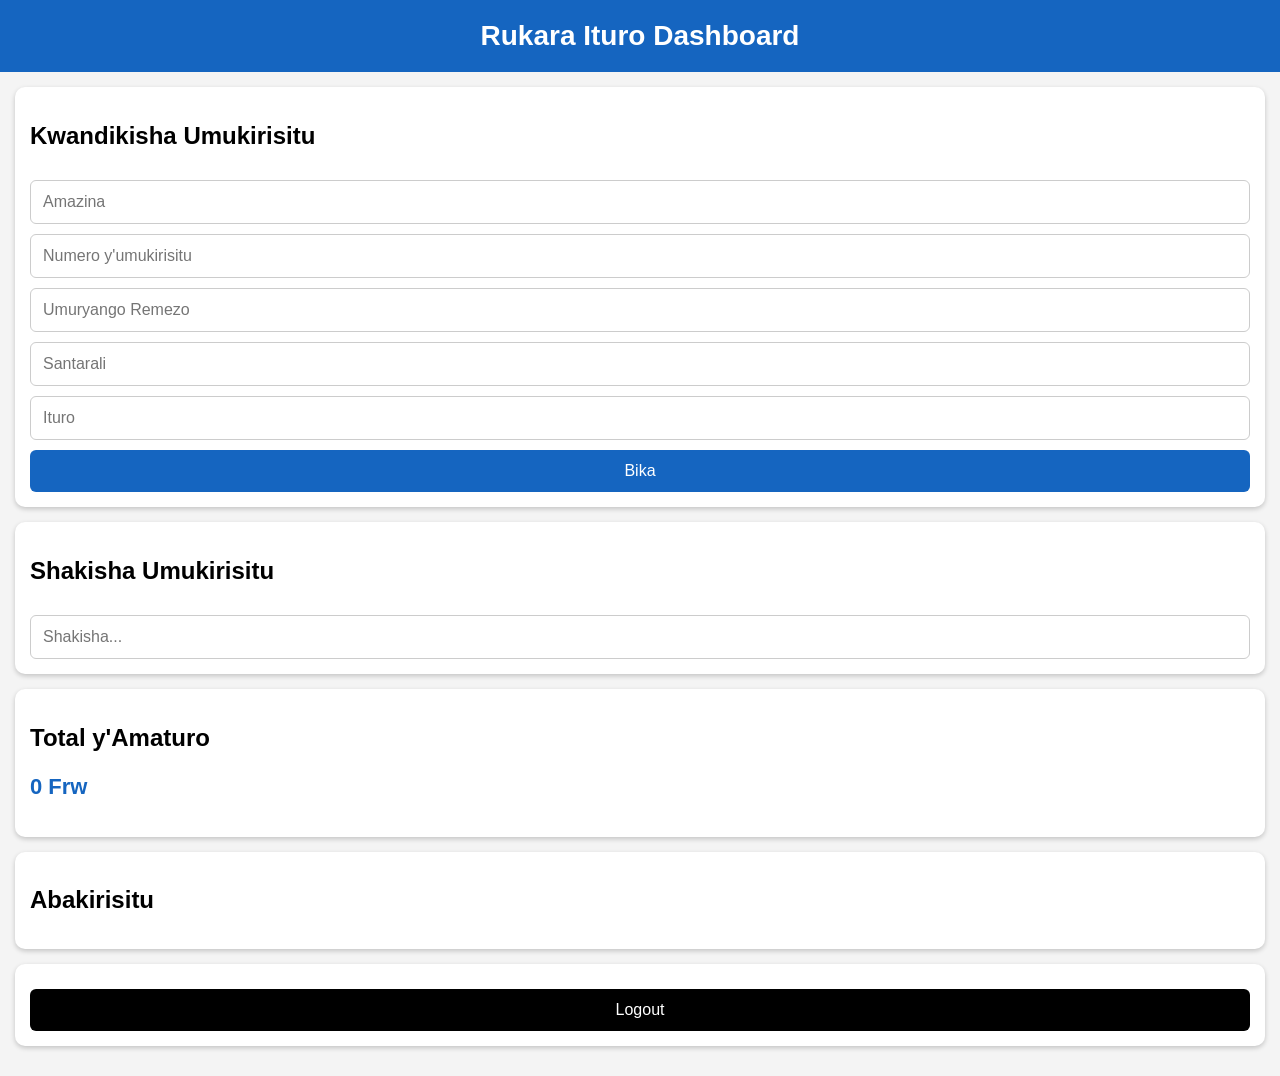
==== dashboard.html @ f2a4e97e "Update dashboard.html" ====
<!DOCTYPE html>
<html>
<head>
<meta charset="UTF-8">
<meta name="viewport" content="width=device-width, initial-scale=1.0">

<title>Rukara Ituro Dashboard</title>

<style>

body{
font-family:Arial;
background:#f4f4f4;
margin:0;
padding:0;
}

header{
background:#1565c0;
color:white;
padding:20px;
text-align:center;
font-size:28px;
font-weight:bold;
}

.container{
padding:15px;
}

.card{
background:white;
padding:15px;
margin-bottom:15px;
border-radius:10px;
box-shadow:0 2px 5px rgba(0,0,0,0.2);
}

input{
width:100%;
padding:12px;
margin-top:10px;
border:1px solid #ccc;
border-radius:6px;
font-size:16px;
box-sizing:border-box;
}

button{
padding:12px 20px;
border:none;
border-radius:6px;
margin-top:10px;
font-size:16px;
cursor:pointer;
}

.save{
background:#1565c0;
color:white;
width:100%;
}

.delete{
background:red;
color:white;
}

.logout{
background:black;
color:white;
width:100%;
}

.member{
padding:12px;
border-bottom:1px solid #ddd;
}

.total{
font-size:22px;
font-weight:bold;
color:#1565c0;
}

</style>

</head>

<body>

<header>
Rukara Ituro Dashboard
</header>

<div class="container">

<div class="card">

<h2>Kwandikisha Umukirisitu</h2>

<input type="text" id="name" placeholder="Amazina">

<input type="text" id="number" placeholder="Numero y'umukirisitu">

<input type="text" id="family" placeholder="Umuryango Remezo">

<input type="text" id="santarali" placeholder="Santarali">

<input type="number" id="amount" placeholder="Ituro">

<button class="save" onclick="saveMember()">Bika</button>

</div>

<div class="card">

<h2>Shakisha Umukirisitu</h2>

<input type="text" id="search" placeholder="Shakisha..." onkeyup="searchMember()">

</div>

<div class="card">

<h2>Total y'Amaturo</h2>

<p class="total" id="total">0 Frw</p>

</div>

<div class="card">

<h2>Abakirisitu</h2>

<div id="members"></div>

</div>

<div class="card">

<button class="logout" onclick="logout()">Logout</button>

</div>

</div>

<script>

let members = JSON.parse(localStorage.getItem("members")) || [];

function saveMember(){

let name = document.getElementById("name").value;

let number = document.getElementById("number").value;

let family = document.getElementById("family").value;

let santarali = document.getElementById("santarali").value;

let amount = document.getElementById("amount").value;

if(name=="" || number=="" || family=="" || santarali=="" || amount==""){
alert("Uzuza amakuru yose");
return;
}

members.push({
name:name,
number:number,
family:family,
santarali:santarali,
amount:amount
});

localStorage.setItem("members", JSON.stringify(members));

document.getElementById("name").value="";
document.getElementById("number").value="";
document.getElementById("family").value="";
document.getElementById("santarali").value="";
document.getElementById("amount").value="";

showMembers();

alert("Byabitswe neza");

}

function showMembers(){

let list = document.getElementById("members");

list.innerHTML="";

let total = 0;

members.forEach((member,index)=>{

total += Number(member.amount);

list.innerHTML += `
<div class="member">

<b>${member.name}</b><br>

Numero: ${member.number}<br>

Umuryango: ${member.family}<br>

Santarali: ${member.santarali}<br>

Ituro: ${member.amount} Frw<br><br>

<button class="delete" onclick="deleteMember(${index})">Delete</button>

</div>
`;

});

document.getElementById("total").innerHTML = total + " Frw";

}

function deleteMember(index){

members.splice(index,1);

localStorage.setItem("members", JSON.stringify(members));

showMembers();

}

function searchMember(){

let keyword = document.getElementById("search").value.toLowerCase();

let list = document.getElementById("members");

list.innerHTML="";

members
.filter(member =>
member.name.toLowerCase().includes(keyword) ||
member.number.toLowerCase().includes(keyword) ||
member.family.toLower
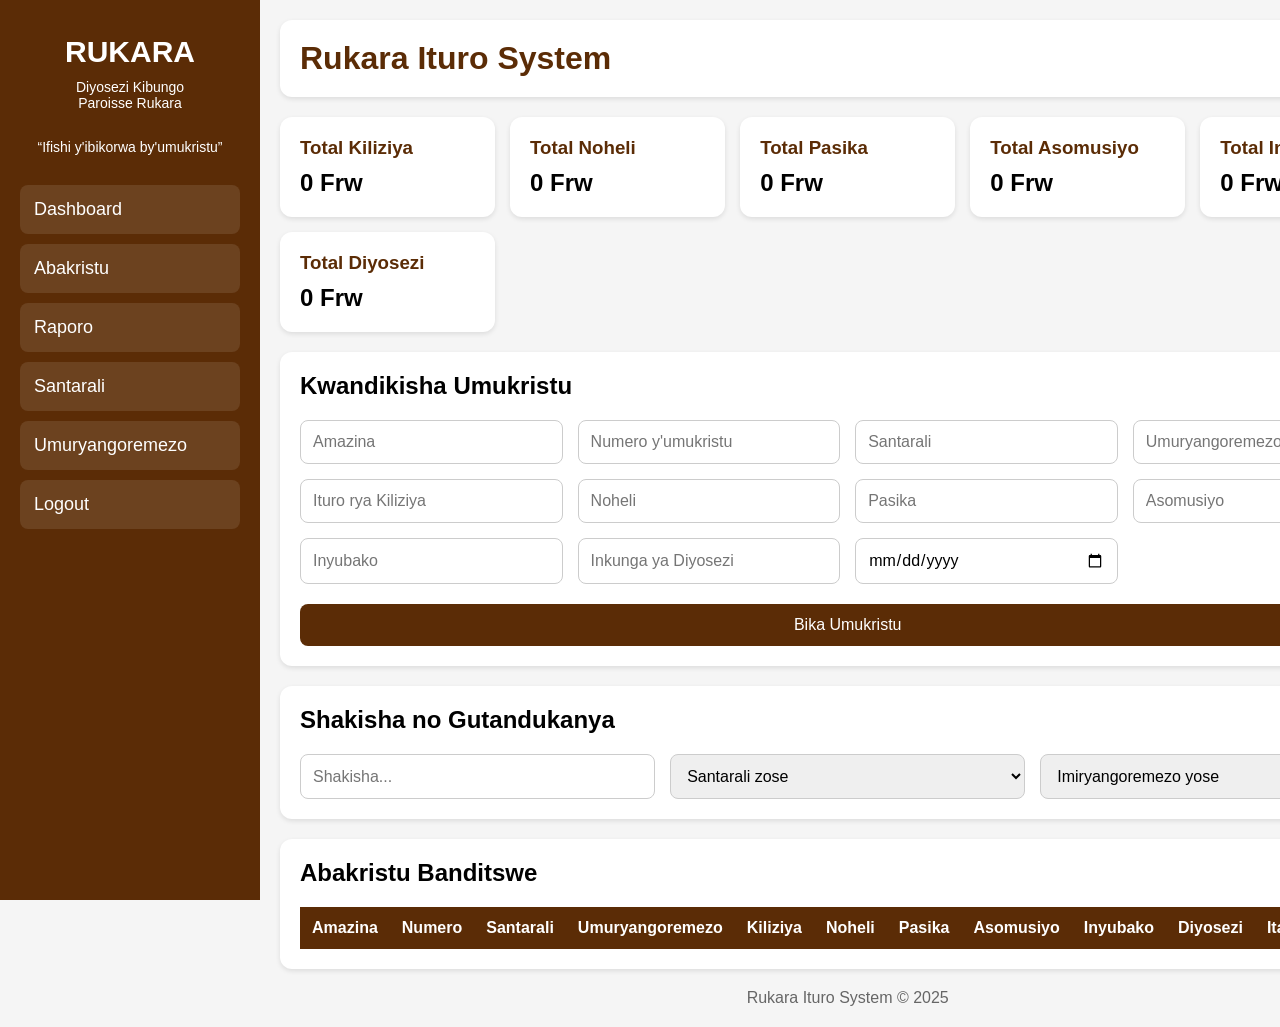
==== commit 470279c7: "Update dashboard.html" ====
--- a/dashboard.html
+++ b/dashboard.html
@@ -1,86 +1,229 @@
 <!DOCTYPE html>
-<html>
+<html lang="en">
+
 <head>
+
 <meta charset="UTF-8">
 <meta name="viewport" content="width=device-width, initial-scale=1.0">
 
-<title>Rukara Ituro Dashboard</title>
+<title>Rukara Ituro System</title>
 
 <style>
 
-body{
-font-family:Arial;
-background:#f4f4f4;
+*{
 margin:0;
 padding:0;
-}
-
-header{
-background:#1565c0;
+box-sizing:border-box;
+font-family:Arial;
+}
+
+body{
+background:#f5f5f5;
+display:flex;
+}
+
+/* SIDEBAR */
+
+.sidebar{
+width:260px;
+background:#5b2c06;
 color:white;
+min-height:100vh;
 padding:20px;
+position:fixed;
+}
+
+.logo{
 text-align:center;
-font-size:28px;
-font-weight:bold;
-}
-
-.container{
-padding:15px;
+margin-bottom:30px;
+}
+
+.logo h2{
+font-size:30px;
+margin-top:15px;
+}
+
+.logo p{
+margin-top:10px;
+font-size:14px;
+}
+
+.menu a{
+display:block;
+padding:14px;
+margin-top:10px;
+background:rgba(255,255,255,0.1);
+border-radius:8px;
+color:white;
+text-decoration:none;
+font-size:18px;
+}
+
+.menu a:hover{
+background:white;
+color:#5b2c06;
+}
+
+.main{
+margin-left:260px;
+width:100%;
+padding:20px;
+}
+
+/* HEADER */
+
+.header{
+background:white;
+padding:20px;
+border-radius:12px;
+display:flex;
+justify-content:space-between;
+align-items:center;
+box-shadow:0 2px 5px rgba(0,0,0,0.1);
+}
+
+.header h1{
+color:#5b2c06;
+}
+
+/* TOTAL CARDS */
+
+.cards{
+display:grid;
+grid-template-columns:repeat(auto-fit,minmax(200px,1fr));
+gap:15px;
+margin-top:20px;
 }
 
 .card{
 background:white;
-padding:15px;
-margin-bottom:15px;
-border-radius:10px;
-box-shadow:0 2px 5px rgba(0,0,0,0.2);
-}
-
-input{
+padding:20px;
+border-radius:12px;
+box-shadow:0 2px 5px rgba(0,0,0,0.1);
+}
+
+.card h3{
+color:#5b2c06;
+margin-bottom:10px;
+}
+
+.amount{
+font-size:24px;
+font-weight:bold;
+}
+
+/* FORM */
+
+.form-section{
+background:white;
+margin-top:20px;
+padding:20px;
+border-radius:12px;
+box-shadow:0 2px 5px rgba(0,0,0,0.1);
+}
+
+.form-grid{
+display:grid;
+grid-template-columns:repeat(auto-fit,minmax(220px,1fr));
+gap:15px;
+margin-top:20px;
+}
+
+input, select{
+padding:12px;
+border:1px solid #ccc;
+border-radius:8px;
+font-size:16px;
 width:100%;
-padding:12px;
-margin-top:10px;
-border:1px solid #ccc;
-border-radius:6px;
-font-size:16px;
-box-sizing:border-box;
 }
 
 button{
 padding:12px 20px;
 border:none;
-border-radius:6px;
-margin-top:10px;
+border-radius:8px;
 font-size:16px;
 cursor:pointer;
 }
 
-.save{
-background:#1565c0;
+.save-btn{
+background:#5b2c06;
 color:white;
+margin-top:20px;
 width:100%;
+}
+
+.save-btn:hover{
+background:#7a3d0c;
+}
+
+/* FILTERS */
+
+.filters{
+display:grid;
+grid-template-columns:repeat(auto-fit,minmax(220px,1fr));
+gap:15px;
+margin-top:20px;
+}
+
+/* TABLE */
+
+.table-section{
+background:white;
+margin-top:20px;
+padding:20px;
+border-radius:12px;
+box-shadow:0 2px 5px rgba(0,0,0,0.1);
+overflow:auto;
+}
+
+table{
+width:100%;
+border-collapse:collapse;
+margin-top:20px;
+}
+
+table th{
+background:#5b2c06;
+color:white;
+padding:12px;
+}
+
+table td{
+padding:10px;
+border-bottom:1px solid #ddd;
+text-align:center;
 }
 
 .delete{
 background:red;
 color:white;
-}
-
-.logout{
-background:black;
-color:white;
+padding:8px 12px;
+}
+
+.footer{
+margin-top:20px;
+text-align:center;
+color:#666;
+}
+
+/* MOBILE */
+
+@media(max-width:900px){
+
+body{
+display:block;
+}
+
+.sidebar{
+position:relative;
 width:100%;
-}
-
-.member{
-padding:12px;
-border-bottom:1px solid #ddd;
-}
-
-.total{
-font-size:22px;
-font-weight:bold;
-color:#1565c0;
+min-height:auto;
+}
+
+.main{
+margin-left:0;
+}
+
 }
 
 </style>
@@ -89,57 +232,194 @@
 
 <body>
 
-<header>
-Rukara Ituro Dashboard
-</header>
-
-<div class="container">
+<!-- SIDEBAR -->
+
+<div class="sidebar">
+
+<div class="logo">
+
+<h2>RUKARA</h2>
+
+<p>Diyosezi Kibungo<br>Paroisse Rukara</p>
+
+<br>
+
+<p>
+“Ifishi y'ibikorwa by'umukristu”
+</p>
+
+</div>
+
+<div class="menu">
+
+<a href="#">Dashboard</a>
+
+<a href="#">Abakristu</a>
+
+<a href="#">Raporo</a>
+
+<a href="#">Santarali</a>
+
+<a href="#">Umuryangoremezo</a>
+
+<a href="#" onclick="logout()">Logout</a>
+
+</div>
+
+</div>
+
+<!-- MAIN -->
+
+<div class="main">
+
+<div class="header">
+
+<h1>Rukara Ituro System</h1>
+
+<h3 id="today"></h3>
+
+</div>
+
+<!-- TOTALS -->
+
+<div class="cards">
 
 <div class="card">
-
-<h2>Kwandikisha Umukirisitu</h2>
+<h3>Total Kiliziya</h3>
+<p class="amount" id="totalChurch">0 Frw</p>
+</div>
+
+<div class="card">
+<h3>Total Noheli</h3>
+<p class="amount" id="totalNoheli">0 Frw</p>
+</div>
+
+<div class="card">
+<h3>Total Pasika</h3>
+<p class="amount" id="totalPasika">0 Frw</p>
+</div>
+
+<div class="card">
+<h3>Total Asomusiyo</h3>
+<p class="amount" id="totalAsomusiyo">0 Frw</p>
+</div>
+
+<div class="card">
+<h3>Total Inyubako</h3>
+<p class="amount" id="totalInyubako">0 Frw</p>
+</div>
+
+<div class="card">
+<h3>Total Diyosezi</h3>
+<p class="amount" id="totalDiyosezi">0 Frw</p>
+</div>
+
+</div>
+
+<!-- FORM -->
+
+<div class="form-section">
+
+<h2>Kwandikisha Umukristu</h2>
+
+<div class="form-grid">
 
 <input type="text" id="name" placeholder="Amazina">
 
-<input type="text" id="number" placeholder="Numero y'umukirisitu">
-
-<input type="text" id="family" placeholder="Umuryango Remezo">
+<input type="text" id="number" placeholder="Numero y'umukristu">
 
 <input type="text" id="santarali" placeholder="Santarali">
 
-<input type="number" id="amount" placeholder="Ituro">
-
-<button class="save" onclick="saveMember()">Bika</button>
-
-</div>
-
-<div class="card">
-
-<h2>Shakisha Umukirisitu</h2>
-
-<input type="text" id="search" placeholder="Shakisha..." onkeyup="searchMember()">
-
-</div>
-
-<div class="card">
-
-<h2>Total y'Amaturo</h2>
-
-<p class="total" id="total">0 Frw</p>
-
-</div>
-
-<div class="card">
-
-<h2>Abakirisitu</h2>
-
-<div id="members"></div>
-
-</div>
-
-<div class="card">
-
-<button class="logout" onclick="logout()">Logout</button>
+<input type="text" id="family" placeholder="Umuryangoremezo">
+
+<input type="number" id="church" placeholder="Ituro rya Kiliziya">
+
+<input type="number" id="noheli" placeholder="Noheli">
+
+<input type="number" id="pasika" placeholder="Pasika">
+
+<input type="number" id="asomusiyo" placeholder="Asomusiyo">
+
+<input type="number" id="inyubako" placeholder="Inyubako">
+
+<input type="number" id="diyosezi" placeholder="Inkunga ya Diyosezi">
+
+<input type="date" id="date">
+
+</div>
+
+<button class="save-btn" onclick="saveMember()">
+Bika Umukristu
+</button>
+
+</div>
+
+<!-- FILTERS -->
+
+<div class="form-section">
+
+<h2>Shakisha no Gutandukanya</h2>
+
+<div class="filters">
+
+<input type="text" id="search" placeholder="Shakisha..." onkeyup="showMembers()">
+
+<select id="filterSantarali" onchange="showMembers()">
+
+<option value="">Santarali zose</option>
+
+</select>
+
+<select id="filterFamily" onchange="showMembers()">
+
+<option value="">Imiryangoremezo yose</option>
+
+</select>
+
+</div>
+
+</div>
+
+<!-- TABLE -->
+
+<div class="table-section">
+
+<h2>Abakristu Banditswe</h2>
+
+<table>
+
+<thead>
+
+<tr>
+
+<th>Amazina</th>
+<th>Numero</th>
+<th>Santarali</th>
+<th>Umuryangoremezo</th>
+<th>Kiliziya</th>
+<th>Noheli</th>
+<th>Pasika</th>
+<th>Asomusiyo</th>
+<th>Inyubako</th>
+<th>Diyosezi</th>
+<th>Itariki</th>
+<th>Action</th>
+
+</tr>
+
+</thead>
+
+<tbody id="members">
+
+</tbody>
+
+</table>
+
+</div>
+
+<div class="footer">
+
+Rukara Ituro System © 2025
 
 </div>
 
@@ -147,103 +427,265 @@
 
 <script>
 
-let members = JSON.parse(localStorage.getItem("members")) || [];
+document.getElementById("today").innerHTML =
+new Date().toLocaleDateString();
+
+let members =
+JSON.parse(localStorage.getItem("members")) || [];
 
 function saveMember(){
 
-let name = document.getElementById("name").value;
-
-let number = document.getElementById("number").value;
-
-let family = document.getElementById("family").value;
-
-let santarali = document.getElementById("santarali").value;
-
-let amount = document.getElementById("amount").value;
-
-if(name=="" || number=="" || family=="" || santarali=="" || amount==""){
+let member = {
+
+name:document.getElementById("name").value,
+number:document.getElementById("number").value,
+santarali:document.getElementById("santarali").value,
+family:document.getElementById("family").value,
+
+church:Number(document.getElementById("church").value || 0),
+noheli:Number(document.getElementById("noheli").value || 0),
+pasika:Number(document.getElementById("pasika").value || 0),
+asomusiyo:Number(document.getElementById("asomusiyo").value || 0),
+inyubako:Number(document.getElementById("inyubako").value || 0),
+diyosezi:Number(document.getElementById("diyosezi").value || 0),
+
+date:document.getElementById("date").value
+
+};
+
+if(member.name=="" ||
+member.number=="" ||
+member.santarali=="" ||
+member.family==""){
+
 alert("Uzuza amakuru yose");
 return;
-}
-
-members.push({
-name:name,
-number:number,
-family:family,
-santarali:santarali,
-amount:amount
+
+}
+
+members.push(member);
+
+localStorage.setItem(
+"members",
+JSON.stringify(members)
+);
+
+clearInputs();
+
+showMembers();
+
+updateTotals();
+
+updateFilters();
+
+alert("Byabitswe neza");
+
+}
+
+function clearInputs(){
+
+document.querySelectorAll("input").forEach(input=>{
+
+if(input.type!="text" && input.type!="number" && input.type!="date") return;
+
+input.value="";
+
 });
 
-localStorage.setItem("members", JSON.stringify(members));
-
-document.getElementById("name").value="";
-document.getElementById("number").value="";
-document.getElementById("family").value="";
-document.getElementById("santarali").value="";
-document.getElementById("amount").value="";
+}
+
+function updateTotals(){
+
+let church=0;
+let noheli=0;
+let pasika=0;
+let asomusiyo=0;
+let inyubako=0;
+let diyosezi=0;
+
+members.forEach(m=>{
+
+church += m.church;
+noheli += m.noheli;
+pasika += m.pasika;
+asomusiyo += m.asomusiyo;
+inyubako += m.inyubako;
+diyosezi += m.diyosezi;
+
+});
+
+document.getElementById("totalChurch").innerHTML =
+church + " Frw";
+
+document.getElementById("totalNoheli").innerHTML =
+noheli + " Frw";
+
+document.getElementById("totalPasika").innerHTML =
+pasika + " Frw";
+
+document.getElementById("totalAsomusiyo").innerHTML =
+asomusiyo + " Frw";
+
+document.getElementById("totalInyubako").innerHTML =
+inyubako + " Frw";
+
+document.getElementById("totalDiyosezi").innerHTML =
+diyosezi + " Frw";
+
+}
+
+function updateFilters(){
+
+let santaraliSet = new Set();
+let familySet = new Set();
+
+members.forEach(m=>{
+
+santaraliSet.add(m.santarali);
+familySet.add(m.family);
+
+});
+
+let santaraliSelect =
+document.getElementById("filterSantarali");
+
+let familySelect =
+document.getElementById("filterFamily");
+
+santaraliSelect.innerHTML =
+'<option value="">Santarali zose</option>';
+
+familySelect.innerHTML =
+'<option value="">Imiryangoremezo yose</option>';
+
+santaraliSet.forEach(s=>{
+
+santaraliSelect.innerHTML +=
+`<option value="${s}">${s}</option>`;
+
+});
+
+familySet.forEach(f=>{
+
+familySelect.innerHTML +=
+`<option value="${f}">${f}</option>`;
+
+});
+
+}
+
+function showMembers(){
+
+let keyword =
+document.getElementById("search")
+.value.toLowerCase();
+
+let santaraliFilter =
+document.getElementById("filterSantarali")
+.value;
+
+let familyFilter =
+document.getElementById("filterFamily")
+.value;
+
+let tbody =
+document.getElementById("members");
+
+tbody.innerHTML="";
+
+members
+.filter(m=>{
+
+return (
+
+(m.name.toLowerCase().includes(keyword) ||
+m.number.toLowerCase().includes(keyword))
+
+&&
+
+(santaraliFilter=="" ||
+m.santarali==santaraliFilter)
+
+&&
+
+(familyFilter=="" ||
+m.family==familyFilter)
+
+);
+
+})
+
+.forEach((m,index)=>{
+
+tbody.innerHTML += `
+
+<tr>
+
+<td>${m.name}</td>
+<td>${m.number}</td>
+<td>${m.santarali}</td>
+<td>${m.family}</td>
+
+<td>${m.church}</td>
+<td>${m.noheli}</td>
+<td>${m.pasika}</td>
+<td>${m.asomusiyo}</td>
+<td>${m.inyubako}</td>
+<td>${m.diyosezi}</td>
+
+<td>${m.date}</td>
+
+<td>
+
+<button class="delete"
+onclick="deleteMember(${index})">
+
+Delete
+
+</button>
+
+</td>
+
+</tr>
+
+`;
+
+});
+
+}
+
+function deleteMember(index){
+
+if(confirm("Delete uyu mukristu?")){
+
+members.splice(index,1);
+
+localStorage.setItem(
+"members",
+JSON.stringify(members)
+);
 
 showMembers();
 
-alert("Byabitswe neza");
-
-}
-
-function showMembers(){
-
-let list = document.getElementById("members");
-
-list.innerHTML="";
-
-let total = 0;
-
-members.forEach((member,index)=>{
-
-total += Number(member.amount);
-
-list.innerHTML += `
-<div class="member">
-
-<b>${member.name}</b><br>
-
-Numero: ${member.number}<br>
-
-Umuryango: ${member.family}<br>
-
-Santarali: ${member.santarali}<br>
-
-Ituro: ${member.amount} Frw<br><br>
-
-<button class="delete" onclick="deleteMember(${index})">Delete</button>
-
-</div>
-`;
-
-});
-
-document.getElementById("total").innerHTML = total + " Frw";
-
-}
-
-function deleteMember(index){
-
-members.splice(index,1);
-
-localStorage.setItem("members", JSON.stringify(members));
+updateTotals();
+
+updateFilters();
+
+}
+
+}
+
+function logout(){
+
+window.location.href="index.html";
+
+}
 
 showMembers();
-
-}
-
-function searchMember(){
-
-let keyword = document.getElementById("search").value.toLowerCase();
-
-let list = document.getElementById("members");
-
-list.innerHTML="";
-
-members
-.filter(member =>
-member.name.toLowerCase().includes(keyword) ||
-member.number.toLowerCase().includes(keyword) ||
-member.family.toLower
+updateTotals();
+updateFilters();
+
+</script>
+
+</body>
+  </html>
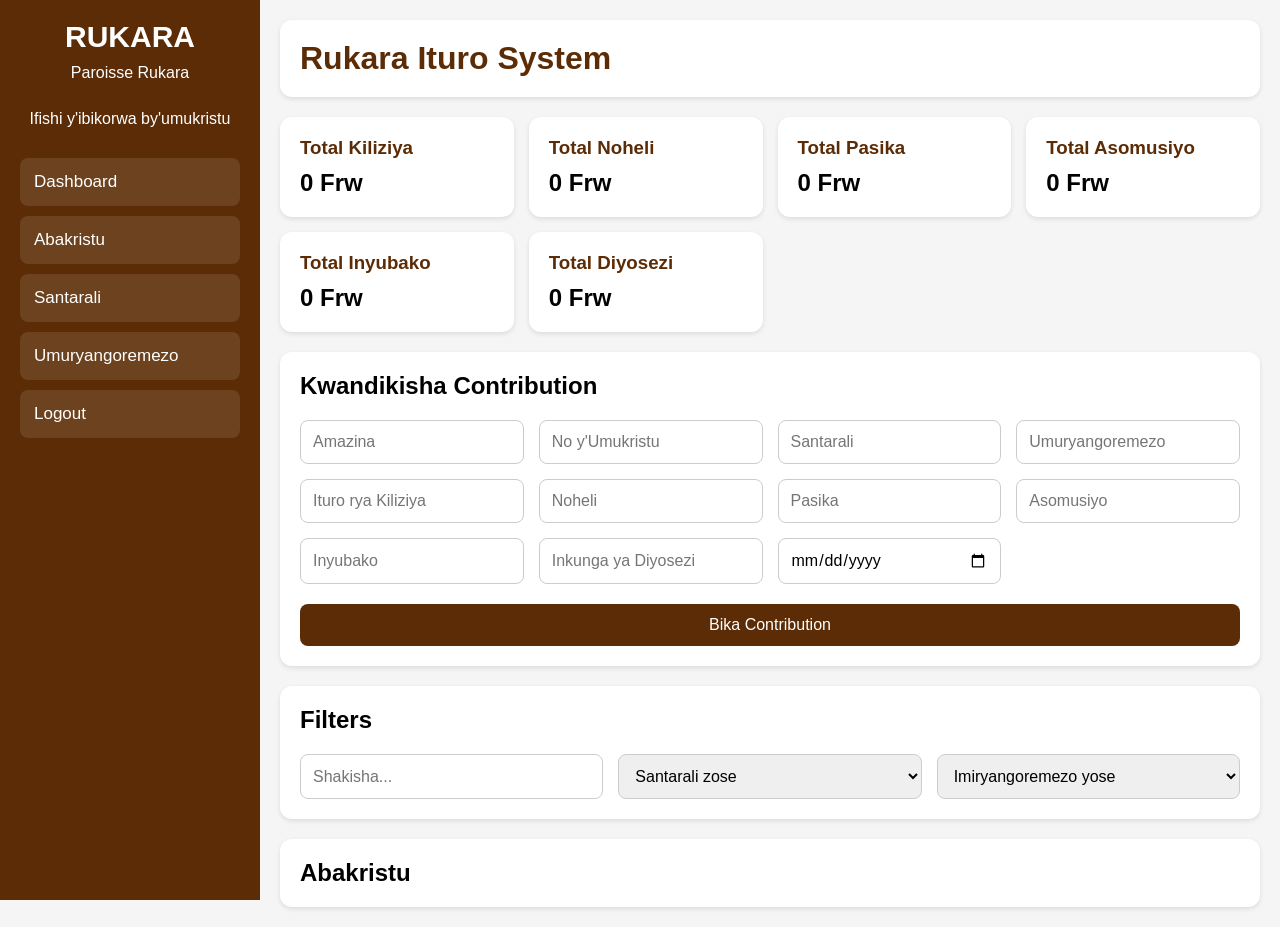
==== commit 5a9286ff: "Update dashboard.html" ====
--- a/dashboard.html
+++ b/dashboard.html
@@ -1,6 +1,5 @@
 <!DOCTYPE html>
 <html lang="en">
-
 <head>
 
 <meta charset="UTF-8">
@@ -31,6 +30,7 @@
 min-height:100vh;
 padding:20px;
 position:fixed;
+overflow:auto;
 }
 
 .logo{
@@ -40,12 +40,10 @@
 
 .logo h2{
 font-size:30px;
-margin-top:15px;
 }
 
 .logo p{
 margin-top:10px;
-font-size:14px;
 }
 
 .menu a{
@@ -56,21 +54,21 @@
 border-radius:8px;
 color:white;
 text-decoration:none;
-font-size:18px;
+font-size:17px;
 }
 
 .menu a:hover{
 background:white;
 color:#5b2c06;
 }
+
+/* MAIN */
 
 .main{
 margin-left:260px;
 width:100%;
 padding:20px;
 }
-
-/* HEADER */
 
 .header{
 background:white;
@@ -86,7 +84,7 @@
 color:#5b2c06;
 }
 
-/* TOTAL CARDS */
+/* TOTALS */
 
 .cards{
 display:grid;
@@ -129,7 +127,7 @@
 margin-top:20px;
 }
 
-input, select{
+input,select{
 padding:12px;
 border:1px solid #ccc;
 border-radius:8px;
@@ -156,15 +154,6 @@
 background:#7a3d0c;
 }
 
-/* FILTERS */
-
-.filters{
-display:grid;
-grid-template-columns:repeat(auto-fit,minmax(220px,1fr));
-gap:15px;
-margin-top:20px;
-}
-
 /* TABLE */
 
 .table-section{
@@ -200,13 +189,26 @@
 padding:8px 12px;
 }
 
-.footer{
-margin-top:20px;
-text-align:center;
-color:#666;
-}
-
-/* MOBILE */
+.view{
+background:#1565c0;
+color:white;
+padding:8px 12px;
+}
+
+.member-card{
+background:#f8f8f8;
+padding:15px;
+margin-top:15px;
+border-radius:10px;
+}
+
+.contrib{
+background:white;
+padding:10px;
+margin-top:10px;
+border-radius:10px;
+border-left:5px solid #5b2c06;
+}
 
 @media(max-width:900px){
 
@@ -240,12 +242,12 @@
 
 <h2>RUKARA</h2>
 
-<p>Diyosezi Kibungo<br>Paroisse Rukara</p>
+<p>Paroisse Rukara</p>
 
 <br>
 
 <p>
-“Ifishi y'ibikorwa by'umukristu”
+Ifishi y'ibikorwa by'umukristu
 </p>
 
 </div>
@@ -253,15 +255,9 @@
 <div class="menu">
 
 <a href="#">Dashboard</a>
-
 <a href="#">Abakristu</a>
-
-<a href="#">Raporo</a>
-
 <a href="#">Santarali</a>
-
 <a href="#">Umuryangoremezo</a>
-
 <a href="#" onclick="logout()">Logout</a>
 
 </div>
@@ -320,19 +316,19 @@
 
 <div class="form-section">
 
-<h2>Kwandikisha Umukristu</h2>
+<h2>Kwandikisha Contribution</h2>
 
 <div class="form-grid">
 
-<input type="text" id="name" placeholder="Amazina">
-
-<input type="text" id="number" placeholder="Numero y'umukristu">
+<input type="text" id="amazina" placeholder="Amazina">
+
+<input type="text" id="batisimu" placeholder="No y'Umukristu">
 
 <input type="text" id="santarali" placeholder="Santarali">
 
-<input type="text" id="family" placeholder="Umuryangoremezo">
-
-<input type="number" id="church" placeholder="Ituro rya Kiliziya">
+<input type="text" id="umuryangoremezo" placeholder="Umuryangoremezo">
+
+<input type="number" id="kiliziya" placeholder="Ituro rya Kiliziya">
 
 <input type="number" id="noheli" placeholder="Noheli">
 
@@ -344,12 +340,14 @@
 
 <input type="number" id="diyosezi" placeholder="Inkunga ya Diyosezi">
 
-<input type="date" id="date">
-
-</div>
-
-<button class="save-btn" onclick="saveMember()">
-Bika Umukristu
+<input type="date" id="italiki">
+
+</div>
+
+<button class="save-btn" onclick="bikaUmukristu()">
+
+Bika Contribution
+
 </button>
 
 </div>
@@ -358,19 +356,19 @@
 
 <div class="form-section">
 
-<h2>Shakisha no Gutandukanya</h2>
-
-<div class="filters">
-
-<input type="text" id="search" placeholder="Shakisha..." onkeyup="showMembers()">
-
-<select id="filterSantarali" onchange="showMembers()">
+<h2>Filters</h2>
+
+<div class="form-grid">
+
+<input type="text" id="search" placeholder="Shakisha..." onkeyup="erekanaAbakristu()">
+
+<select id="filterSantarali" onchange="erekanaAbakristu()">
 
 <option value="">Santarali zose</option>
 
 </select>
 
-<select id="filterFamily" onchange="showMembers()">
+<select id="filterFamily" onchange="erekanaAbakristu()">
 
 <option value="">Imiryangoremezo yose</option>
 
@@ -380,312 +378,12 @@
 
 </div>
 
-<!-- TABLE -->
+<!-- MEMBERS -->
 
 <div class="table-section">
 
-<h2>Abakristu Banditswe</h2>
-
-<table>
-
-<thead>
-
-<tr>
-
-<th>Amazina</th>
-<th>Numero</th>
-<th>Santarali</th>
-<th>Umuryangoremezo</th>
-<th>Kiliziya</th>
-<th>Noheli</th>
-<th>Pasika</th>
-<th>Asomusiyo</th>
-<th>Inyubako</th>
-<th>Diyosezi</th>
-<th>Itariki</th>
-<th>Action</th>
-
-</tr>
-
-</thead>
-
-<tbody id="members">
-
-</tbody>
-
-</table>
-
-</div>
-
-<div class="footer">
-
-Rukara Ituro System © 2025
-
-</div>
-
-</div>
-
-<script>
-
-document.getElementById("today").innerHTML =
-new Date().toLocaleDateString();
-
-let members =
-JSON.parse(localStorage.getItem("members")) || [];
-
-function saveMember(){
-
-let member = {
-
-name:document.getElementById("name").value,
-number:document.getElementById("number").value,
-santarali:document.getElementById("santarali").value,
-family:document.getElementById("family").value,
-
-church:Number(document.getElementById("church").value || 0),
-noheli:Number(document.getElementById("noheli").value || 0),
-pasika:Number(document.getElementById("pasika").value || 0),
-asomusiyo:Number(document.getElementById("asomusiyo").value || 0),
-inyubako:Number(document.getElementById("inyubako").value || 0),
-diyosezi:Number(document.getElementById("diyosezi").value || 0),
-
-date:document.getElementById("date").value
-
-};
-
-if(member.name=="" ||
-member.number=="" ||
-member.santarali=="" ||
-member.family==""){
-
-alert("Uzuza amakuru yose");
-return;
-
-}
-
-members.push(member);
-
-localStorage.setItem(
-"members",
-JSON.stringify(members)
-);
-
-clearInputs();
-
-showMembers();
-
-updateTotals();
-
-updateFilters();
-
-alert("Byabitswe neza");
-
-}
-
-function clearInputs(){
-
-document.querySelectorAll("input").forEach(input=>{
-
-if(input.type!="text" && input.type!="number" && input.type!="date") return;
-
-input.value="";
-
-});
-
-}
-
-function updateTotals(){
-
-let church=0;
-let noheli=0;
-let pasika=0;
-let asomusiyo=0;
-let inyubako=0;
-let diyosezi=0;
-
-members.forEach(m=>{
-
-church += m.church;
-noheli += m.noheli;
-pasika += m.pasika;
-asomusiyo += m.asomusiyo;
-inyubako += m.inyubako;
-diyosezi += m.diyosezi;
-
-});
-
-document.getElementById("totalChurch").innerHTML =
-church + " Frw";
-
-document.getElementById("totalNoheli").innerHTML =
-noheli + " Frw";
-
-document.getElementById("totalPasika").innerHTML =
-pasika + " Frw";
-
-document.getElementById("totalAsomusiyo").innerHTML =
-asomusiyo + " Frw";
-
-document.getElementById("totalInyubako").innerHTML =
-inyubako + " Frw";
-
-document.getElementById("totalDiyosezi").innerHTML =
-diyosezi + " Frw";
-
-}
-
-function updateFilters(){
-
-let santaraliSet = new Set();
-let familySet = new Set();
-
-members.forEach(m=>{
-
-santaraliSet.add(m.santarali);
-familySet.add(m.family);
-
-});
-
-let santaraliSelect =
-document.getElementById("filterSantarali");
-
-let familySelect =
-document.getElementById("filterFamily");
-
-santaraliSelect.innerHTML =
-'<option value="">Santarali zose</option>';
-
-familySelect.innerHTML =
-'<option value="">Imiryangoremezo yose</option>';
-
-santaraliSet.forEach(s=>{
-
-santaraliSelect.innerHTML +=
-`<option value="${s}">${s}</option>`;
-
-});
-
-familySet.forEach(f=>{
-
-familySelect.innerHTML +=
-`<option value="${f}">${f}</option>`;
-
-});
-
-}
-
-function showMembers(){
-
-let keyword =
-document.getElementById("search")
-.value.toLowerCase();
-
-let santaraliFilter =
-document.getElementById("filterSantarali")
-.value;
-
-let familyFilter =
-document.getElementById("filterFamily")
-.value;
-
-let tbody =
-document.getElementById("members");
-
-tbody.innerHTML="";
-
-members
-.filter(m=>{
-
-return (
-
-(m.name.toLowerCase().includes(keyword) ||
-m.number.toLowerCase().includes(keyword))
-
-&&
-
-(santaraliFilter=="" ||
-m.santarali==santaraliFilter)
-
-&&
-
-(familyFilter=="" ||
-m.family==familyFilter)
-
-);
-
-})
-
-.forEach((m,index)=>{
-
-tbody.innerHTML += `
-
-<tr>
-
-<td>${m.name}</td>
-<td>${m.number}</td>
-<td>${m.santarali}</td>
-<td>${m.family}</td>
-
-<td>${m.church}</td>
-<td>${m.noheli}</td>
-<td>${m.pasika}</td>
-<td>${m.asomusiyo}</td>
-<td>${m.inyubako}</td>
-<td>${m.diyosezi}</td>
-
-<td>${m.date}</td>
-
-<td>
-
-<button class="delete"
-onclick="deleteMember(${index})">
-
-Delete
-
-</button>
-
-</td>
-
-</tr>
-
-`;
-
-});
-
-}
-
-function deleteMember(index){
-
-if(confirm("Delete uyu mukristu?")){
-
-members.splice(index,1);
-
-localStorage.setItem(
-"members",
-JSON.stringify(members)
-);
-
-showMembers();
-
-updateTotals();
-
-updateFilters();
-
-}
-
-}
-
-function logout(){
-
-window.location.href="index.html";
-
-}
-
-showMembers();
-updateTotals();
-updateFilters();
-
-</script>
-
-</body>
-  </html>
+<h2>Abakristu</h2>
+
+<div id="results"></div>
+
+</
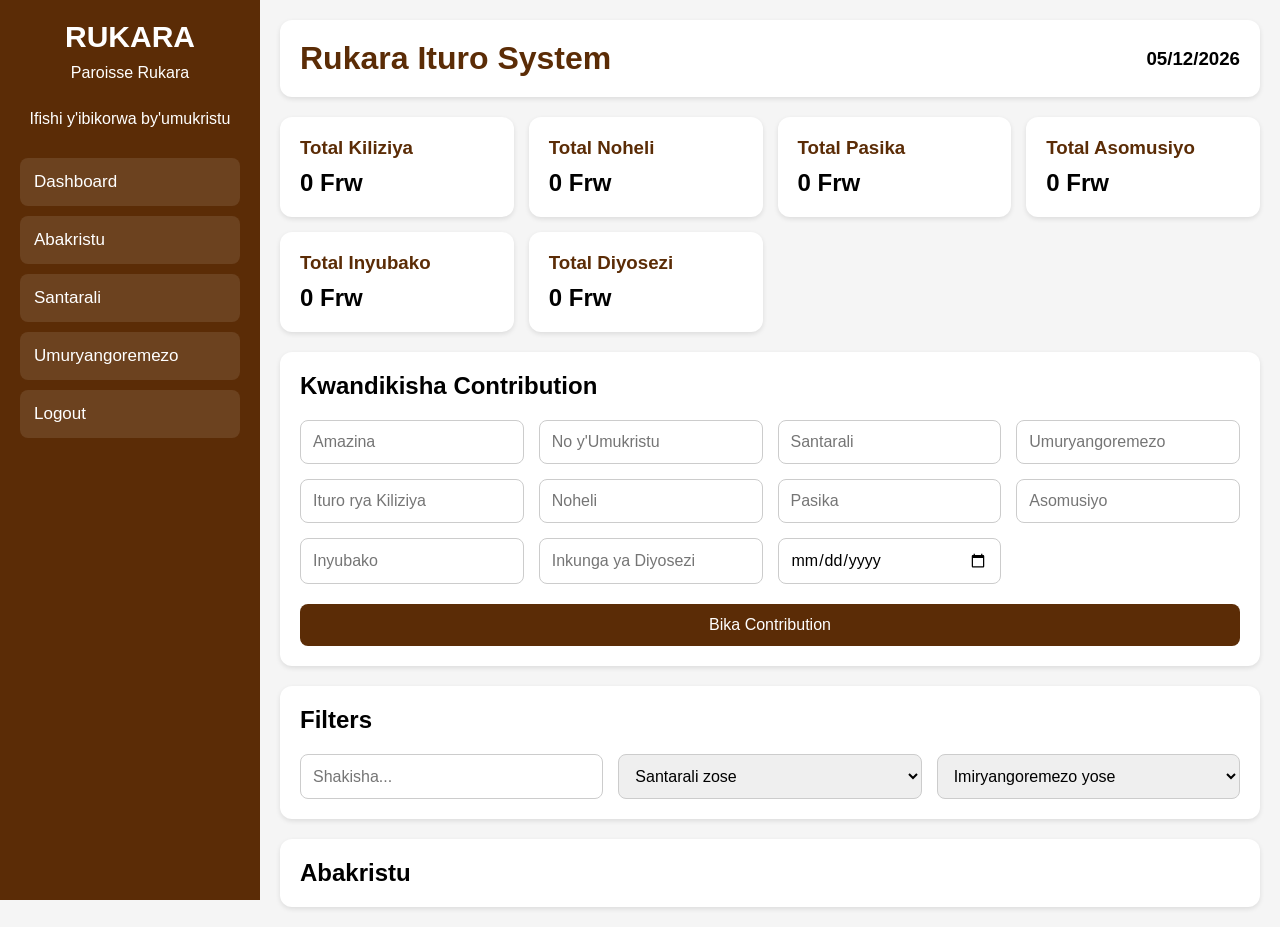
==== commit 6e452219: "Update dashboard.html" ====
--- a/dashboard.html
+++ b/dashboard.html
@@ -386,4 +386,366 @@
 
 <div id="results"></div>
 
-</
+</div>
+
+</div>
+
+<script>
+
+document.getElementById("today").innerHTML =
+new Date().toLocaleDateString('en-GB');
+
+let abakristu =
+JSON.parse(localStorage.getItem("abakristu")) || [];
+
+function formatDate(dateString){
+
+if(!dateString) return "";
+
+let d = new Date(dateString);
+
+let day = String(d.getDate()).padStart(2,'0');
+let month = String(d.getMonth()+1).padStart(2,'0');
+let year = d.getFullYear();
+
+return `${day}/${month}/${year}`;
+
+}
+
+function bikaUmukristu(){
+
+let amazina =
+document.getElementById("amazina").value;
+
+let batisimu =
+document.getElementById("batisimu").value;
+
+let santarali =
+document.getElementById("santarali").value;
+
+let umuryangoremezo =
+document.getElementById("umuryangoremezo").value;
+
+let italiki =
+document.getElementById("italiki").value;
+
+let contribution = {
+
+italiki:formatDate(italiki),
+
+kiliziya:Number(document.getElementById("kiliziya").value || 0),
+
+noheli:Number(document.getElementById("noheli").value || 0),
+
+pasika:Number(document.getElementById("pasika").value || 0),
+
+asomusiyo:Number(document.getElementById("asomusiyo").value || 0),
+
+inyubako:Number(document.getElementById("inyubako").value || 0),
+
+diyosezi:Number(document.getElementById("diyosezi").value || 0)
+
+};
+
+if(
+amazina=="" ||
+batisimu=="" ||
+santarali=="" ||
+umuryangoremezo==""
+){
+alert("Uzuza amakuru yose");
+return;
+}
+
+let found =
+abakristu.find(u => u.batisimu === batisimu);
+
+if(found){
+
+found.contributions.push(contribution);
+
+}else{
+
+abakristu.push({
+
+amazina,
+batisimu,
+santarali,
+umuryangoremezo,
+contributions:[contribution]
+
+});
+
+}
+
+localStorage.setItem(
+"abakristu",
+JSON.stringify(abakristu)
+);
+
+clearInputs();
+
+erekanaAbakristu();
+
+updateTotals();
+
+updateFilters();
+
+alert("Byabitswe neza");
+
+}
+
+function clearInputs(){
+
+document.querySelectorAll("input").forEach(input=>{
+
+input.value="";
+
+});
+
+}
+
+function updateTotals(){
+
+let church=0;
+let noheli=0;
+let pasika=0;
+let asomusiyo=0;
+let inyubako=0;
+let diyosezi=0;
+
+abakristu.forEach(u=>{
+
+u.contributions.forEach(c=>{
+
+church += c.kiliziya;
+noheli += c.noheli;
+pasika += c.pasika;
+asomusiyo += c.asomusiyo;
+inyubako += c.inyubako;
+diyosezi += c.diyosezi;
+
+});
+
+});
+
+document.getElementById("totalChurch").innerHTML =
+church + " Frw";
+
+document.getElementById("totalNoheli").innerHTML =
+noheli + " Frw";
+
+document.getElementById("totalPasika").innerHTML =
+pasika + " Frw";
+
+document.getElementById("totalAsomusiyo").innerHTML =
+asomusiyo + " Frw";
+
+document.getElementById("totalInyubako").innerHTML =
+inyubako + " Frw";
+
+document.getElementById("totalDiyosezi").innerHTML =
+diyosezi + " Frw";
+
+}
+
+function updateFilters(){
+
+let santaraliSet = new Set();
+let familySet = new Set();
+
+abakristu.forEach(u=>{
+
+santaraliSet.add(u.santarali);
+familySet.add(u.umuryangoremezo);
+
+});
+
+let santarali =
+document.getElementById("filterSantarali");
+
+let family =
+document.getElementById("filterFamily");
+
+santarali.innerHTML =
+'<option value="">Santarali zose</option>';
+
+family.innerHTML =
+'<option value="">Imiryangoremezo yose</option>';
+
+santaraliSet.forEach(s=>{
+
+santarali.innerHTML +=
+`<option value="${s}">${s}</option>`;
+
+});
+
+familySet.forEach(f=>{
+
+family.innerHTML +=
+`<option value="${f}">${f}</option>`;
+
+});
+
+}
+
+function erekanaAbakristu(){
+
+let keyword =
+document.getElementById("search")
+.value.toLowerCase();
+
+let santaraliFilter =
+document.getElementById("filterSantarali")
+.value;
+
+let familyFilter =
+document.getElementById("filterFamily")
+.value;
+
+let div =
+document.getElementById("results");
+
+div.innerHTML="";
+
+abakristu
+
+.filter(u =>
+
+(u.amazina.toLowerCase().includes(keyword) ||
+u.batisimu.toLowerCase().includes(keyword))
+
+&&
+
+(santaraliFilter=="" ||
+u.santarali==santaraliFilter)
+
+&&
+
+(familyFilter=="" ||
+u.umuryangoremezo==familyFilter)
+
+)
+
+.forEach((u,index)=>{
+
+let totalKiliziya=0;
+let totalNoheli=0;
+let totalPasika=0;
+let totalAsomusiyo=0;
+let totalInyubako=0;
+let totalDiyosezi=0;
+
+u.contributions.forEach(c=>{
+
+totalKiliziya += c.kiliziya;
+totalNoheli += c.noheli;
+totalPasika += c.pasika;
+totalAsomusiyo += c.asomusiyo;
+totalInyubako += c.inyubako;
+totalDiyosezi += c.diyosezi;
+
+});
+
+div.innerHTML += `
+
+<div class="member-card">
+
+<h2>${u.amazina}</h2>
+
+<p><b>No:</b> ${u.batisimu}</p>
+
+<p><b>Santarali:</b> ${u.santarali}</p>
+
+<p><b>Umuryangoremezo:</b> ${u.umuryangoremezo}</p>
+
+<br>
+
+<p><b>Total Kiliziya:</b> ${totalKiliziya} Frw</p>
+
+<p><b>Total Noheli:</b> ${totalNoheli} Frw</p>
+
+<p><b>Total Pasika:</b> ${totalPasika} Frw</p>
+
+<p><b>Total Asomusiyo:</b> ${totalAsomusiyo} Frw</p>
+
+<p><b>Total Inyubako:</b> ${totalInyubako} Frw</p>
+
+<p><b>Total Diyosezi:</b> ${totalDiyosezi} Frw</p>
+
+<br>
+
+<h3>Contributions zose</h3>
+
+${u.contributions.map(c => `
+
+<div class="contrib">
+
+<p><b>Itariki:</b> ${c.italiki}</p>
+
+<p>Kiliziya: ${c.kiliziya} Frw</p>
+
+<p>Noheli: ${c.noheli} Frw</p>
+
+<p>Pasika: ${c.pasika} Frw</p>
+
+<p>Asomusiyo: ${c.asomusiyo} Frw</p>
+
+<p>Inyubako: ${c.inyubako} Frw</p>
+
+<p>Diyosezi: ${c.diyosezi} Frw</p>
+
+</div>
+
+`).join("")}
+
+<button class="delete"
+onclick="deleteMember(${index})">
+
+Delete
+
+</button>
+
+</div>
+
+`;
+
+});
+
+}
+
+function deleteMember(index){
+
+if(confirm("Delete uyu mukristu?")){
+
+abakristu.splice(index,1);
+
+localStorage.setItem(
+"abakristu",
+JSON.stringify(abakristu)
+);
+
+erekanaAbakristu();
+
+updateTotals();
+
+updateFilters();
+
+}
+
+}
+
+function logout(){
+
+window.location.href="index.html";
+
+}
+
+erekanaAbakristu();
+updateTotals();
+updateFilters();
+
+</script>
+
+</body>
+  </html>
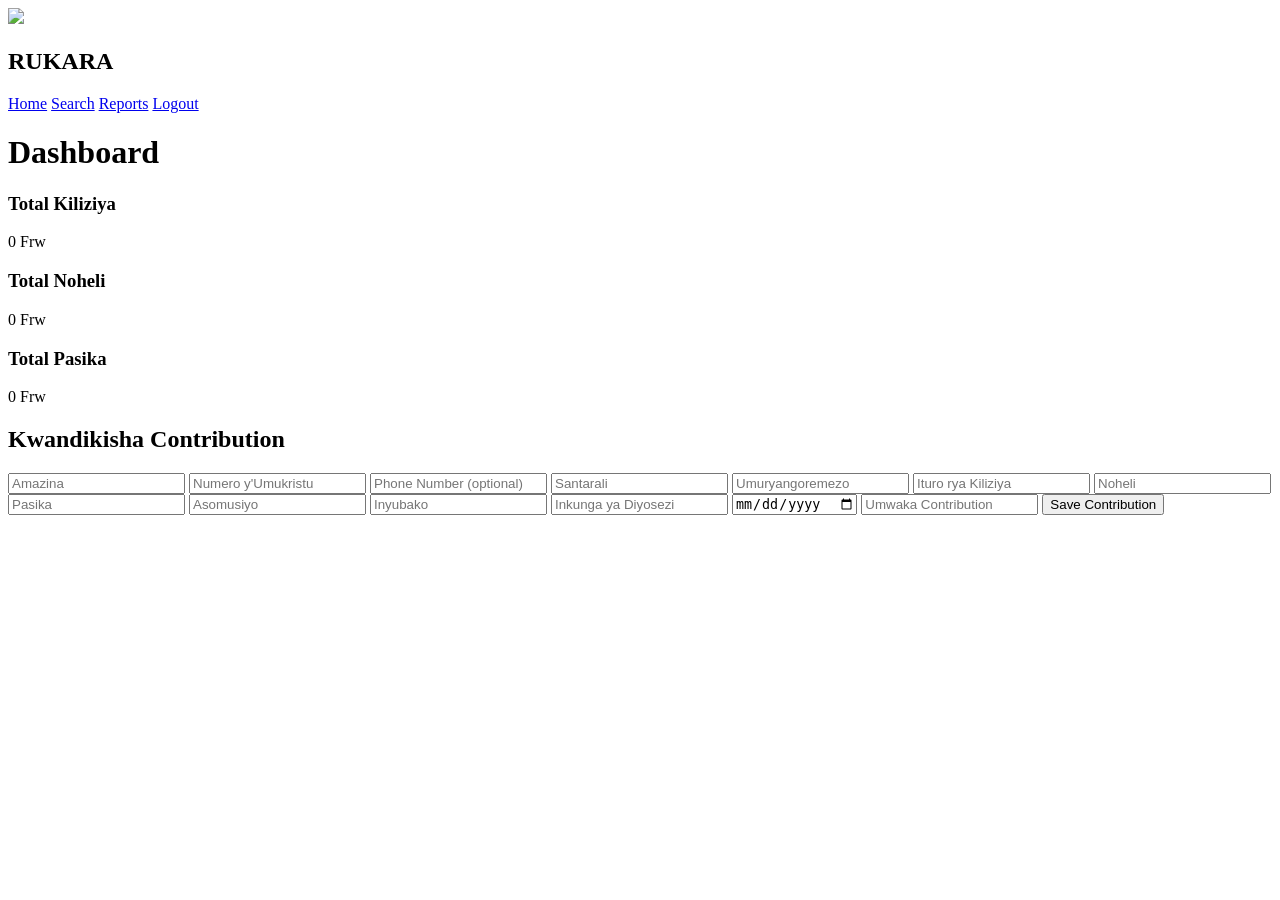
==== commit 8eade07d: "Update dashboard.html" ====
--- a/dashboard.html
+++ b/dashboard.html
@@ -1,751 +1,79 @@
 <!DOCTYPE html>
-<html lang="en">
+<html>
 <head>
-
 <meta charset="UTF-8">
 <meta name="viewport" content="width=device-width, initial-scale=1.0">
-
-<title>Rukara Ituro System</title>
-
-<style>
-
-*{
-margin:0;
-padding:0;
-box-sizing:border-box;
-font-family:Arial;
-}
-
-body{
-background:#f5f5f5;
-display:flex;
-}
-
-/* SIDEBAR */
-
-.sidebar{
-width:260px;
-background:#5b2c06;
-color:white;
-min-height:100vh;
-padding:20px;
-position:fixed;
-overflow:auto;
-}
-
-.logo{
-text-align:center;
-margin-bottom:30px;
-}
-
-.logo h2{
-font-size:30px;
-}
-
-.logo p{
-margin-top:10px;
-}
-
-.menu a{
-display:block;
-padding:14px;
-margin-top:10px;
-background:rgba(255,255,255,0.1);
-border-radius:8px;
-color:white;
-text-decoration:none;
-font-size:17px;
-}
-
-.menu a:hover{
-background:white;
-color:#5b2c06;
-}
-
-/* MAIN */
-
-.main{
-margin-left:260px;
-width:100%;
-padding:20px;
-}
-
-.header{
-background:white;
-padding:20px;
-border-radius:12px;
-display:flex;
-justify-content:space-between;
-align-items:center;
-box-shadow:0 2px 5px rgba(0,0,0,0.1);
-}
-
-.header h1{
-color:#5b2c06;
-}
-
-/* TOTALS */
-
-.cards{
-display:grid;
-grid-template-columns:repeat(auto-fit,minmax(200px,1fr));
-gap:15px;
-margin-top:20px;
-}
-
-.card{
-background:white;
-padding:20px;
-border-radius:12px;
-box-shadow:0 2px 5px rgba(0,0,0,0.1);
-}
-
-.card h3{
-color:#5b2c06;
-margin-bottom:10px;
-}
-
-.amount{
-font-size:24px;
-font-weight:bold;
-}
-
-/* FORM */
-
-.form-section{
-background:white;
-margin-top:20px;
-padding:20px;
-border-radius:12px;
-box-shadow:0 2px 5px rgba(0,0,0,0.1);
-}
-
-.form-grid{
-display:grid;
-grid-template-columns:repeat(auto-fit,minmax(220px,1fr));
-gap:15px;
-margin-top:20px;
-}
-
-input,select{
-padding:12px;
-border:1px solid #ccc;
-border-radius:8px;
-font-size:16px;
-width:100%;
-}
-
-button{
-padding:12px 20px;
-border:none;
-border-radius:8px;
-font-size:16px;
-cursor:pointer;
-}
-
-.save-btn{
-background:#5b2c06;
-color:white;
-margin-top:20px;
-width:100%;
-}
-
-.save-btn:hover{
-background:#7a3d0c;
-}
-
-/* TABLE */
-
-.table-section{
-background:white;
-margin-top:20px;
-padding:20px;
-border-radius:12px;
-box-shadow:0 2px 5px rgba(0,0,0,0.1);
-overflow:auto;
-}
-
-table{
-width:100%;
-border-collapse:collapse;
-margin-top:20px;
-}
-
-table th{
-background:#5b2c06;
-color:white;
-padding:12px;
-}
-
-table td{
-padding:10px;
-border-bottom:1px solid #ddd;
-text-align:center;
-}
-
-.delete{
-background:red;
-color:white;
-padding:8px 12px;
-}
-
-.view{
-background:#1565c0;
-color:white;
-padding:8px 12px;
-}
-
-.member-card{
-background:#f8f8f8;
-padding:15px;
-margin-top:15px;
-border-radius:10px;
-}
-
-.contrib{
-background:white;
-padding:10px;
-margin-top:10px;
-border-radius:10px;
-border-left:5px solid #5b2c06;
-}
-
-@media(max-width:900px){
-
-body{
-display:block;
-}
-
-.sidebar{
-position:relative;
-width:100%;
-min-height:auto;
-}
-
-.main{
-margin-left:0;
-}
-
-}
-
-</style>
-
+<title>Dashboard</title>
+<link rel="stylesheet" href="style.css">
 </head>
-
 <body>
-
-<!-- SIDEBAR -->
 
 <div class="sidebar">
 
-<div class="logo">
+<img src="logo.png" class="logo-small">
 
 <h2>RUKARA</h2>
 
-<p>Paroisse Rukara</p>
-
-<br>
-
-<p>
-Ifishi y'ibikorwa by'umukristu
-</p>
-
-</div>
-
-<div class="menu">
-
-<a href="#">Dashboard</a>
-<a href="#">Abakristu</a>
-<a href="#">Santarali</a>
-<a href="#">Umuryangoremezo</a>
+<a href="dashboard.html">Home</a>
+<a href="search.html">Search</a>
+<a href="#">Reports</a>
 <a href="#" onclick="logout()">Logout</a>
 
 </div>
 
+<div class="main">
+
+<div class="topbar">
+<h1>Dashboard</h1>
+<p id="today"></p>
 </div>
 
-<!-- MAIN -->
-
-<div class="main">
-
-<div class="header">
-
-<h1>Rukara Ituro System</h1>
-
-<h3 id="today"></h3>
-
-</div>
-
-<!-- TOTALS -->
-
 <div class="cards">
-
 <div class="card">
 <h3>Total Kiliziya</h3>
-<p class="amount" id="totalChurch">0 Frw</p>
+<p id="totalKiliziya">0 Frw</p>
 </div>
 
 <div class="card">
 <h3>Total Noheli</h3>
-<p class="amount" id="totalNoheli">0 Frw</p>
+<p id="totalNoheli">0 Frw</p>
 </div>
 
 <div class="card">
 <h3>Total Pasika</h3>
-<p class="amount" id="totalPasika">0 Frw</p>
+<p id="totalPasika">0 Frw</p>
+</div>
 </div>
 
-<div class="card">
-<h3>Total Asomusiyo</h3>
-<p class="amount" id="totalAsomusiyo">0 Frw</p>
-</div>
+<div class="form-box">
 
-<div class="card">
-<h3>Total Inyubako</h3>
-<p class="amount" id="totalInyubako">0 Frw</p>
-</div>
+<h2>Kwandikisha Contribution</h2>
 
-<div class="card">
-<h3>Total Diyosezi</h3>
-<p class="amount" id="totalDiyosezi">0 Frw</p>
-</div>
+<input type="text" id="amazina" placeholder="Amazina">
+<input type="text" id="numero" placeholder="Numero y'Umukristu">
+<input type="text" id="phone" placeholder="Phone Number (optional)">
+<input type="text" id="santarali" placeholder="Santarali">
+<input type="text" id="umuryangoremezo" placeholder="Umuryangoremezo">
+
+<input type="number" id="kiliziya" placeholder="Ituro rya Kiliziya">
+<input type="number" id="noheli" placeholder="Noheli">
+<input type="number" id="pasika" placeholder="Pasika">
+<input type="number" id="asomusiyo" placeholder="Asomusiyo">
+<input type="number" id="inyubako" placeholder="Inyubako">
+<input type="number" id="diyosezi" placeholder="Inkunga ya Diyosezi">
+
+<input type="date" id="italiki">
+<input type="number" id="umwaka" placeholder="Umwaka Contribution">
+
+<button onclick="saveMember()">Save Contribution</button>
 
 </div>
 
-<!-- FORM -->
-
-<div class="form-section">
-
-<h2>Kwandikisha Contribution</h2>
-
-<div class="form-grid">
-
-<input type="text" id="amazina" placeholder="Amazina">
-
-<input type="text" id="batisimu" placeholder="No y'Umukristu">
-
-<input type="text" id="santarali" placeholder="Santarali">
-
-<input type="text" id="umuryangoremezo" placeholder="Umuryangoremezo">
-
-<input type="number" id="kiliziya" placeholder="Ituro rya Kiliziya">
-
-<input type="number" id="noheli" placeholder="Noheli">
-
-<input type="number" id="pasika" placeholder="Pasika">
-
-<input type="number" id="asomusiyo" placeholder="Asomusiyo">
-
-<input type="number" id="inyubako" placeholder="Inyubako">
-
-<input type="number" id="diyosezi" placeholder="Inkunga ya Diyosezi">
-
-<input type="date" id="italiki">
+<div id="members"></div>
 
 </div>
 
-<button class="save-btn" onclick="bikaUmukristu()">
-
-Bika Contribution
-
-</button>
-
-</div>
-
-<!-- FILTERS -->
-
-<div class="form-section">
-
-<h2>Filters</h2>
-
-<div class="form-grid">
-
-<input type="text" id="search" placeholder="Shakisha..." onkeyup="erekanaAbakristu()">
-
-<select id="filterSantarali" onchange="erekanaAbakristu()">
-
-<option value="">Santarali zose</option>
-
-</select>
-
-<select id="filterFamily" onchange="erekanaAbakristu()">
-
-<option value="">Imiryangoremezo yose</option>
-
-</select>
-
-</div>
-
-</div>
-
-<!-- MEMBERS -->
-
-<div class="table-section">
-
-<h2>Abakristu</h2>
-
-<div id="results"></div>
-
-</div>
-
-</div>
-
-<script>
-
-document.getElementById("today").innerHTML =
-new Date().toLocaleDateString('en-GB');
-
-let abakristu =
-JSON.parse(localStorage.getItem("abakristu")) || [];
-
-function formatDate(dateString){
-
-if(!dateString) return "";
-
-let d = new Date(dateString);
-
-let day = String(d.getDate()).padStart(2,'0');
-let month = String(d.getMonth()+1).padStart(2,'0');
-let year = d.getFullYear();
-
-return `${day}/${month}/${year}`;
-
-}
-
-function bikaUmukristu(){
-
-let amazina =
-document.getElementById("amazina").value;
-
-let batisimu =
-document.getElementById("batisimu").value;
-
-let santarali =
-document.getElementById("santarali").value;
-
-let umuryangoremezo =
-document.getElementById("umuryangoremezo").value;
-
-let italiki =
-document.getElementById("italiki").value;
-
-let contribution = {
-
-italiki:formatDate(italiki),
-
-kiliziya:Number(document.getElementById("kiliziya").value || 0),
-
-noheli:Number(document.getElementById("noheli").value || 0),
-
-pasika:Number(document.getElementById("pasika").value || 0),
-
-asomusiyo:Number(document.getElementById("asomusiyo").value || 0),
-
-inyubako:Number(document.getElementById("inyubako").value || 0),
-
-diyosezi:Number(document.getElementById("diyosezi").value || 0)
-
-};
-
-if(
-amazina=="" ||
-batisimu=="" ||
-santarali=="" ||
-umuryangoremezo==""
-){
-alert("Uzuza amakuru yose");
-return;
-}
-
-let found =
-abakristu.find(u => u.batisimu === batisimu);
-
-if(found){
-
-found.contributions.push(contribution);
-
-}else{
-
-abakristu.push({
-
-amazina,
-batisimu,
-santarali,
-umuryangoremezo,
-contributions:[contribution]
-
-});
-
-}
-
-localStorage.setItem(
-"abakristu",
-JSON.stringify(abakristu)
-);
-
-clearInputs();
-
-erekanaAbakristu();
-
-updateTotals();
-
-updateFilters();
-
-alert("Byabitswe neza");
-
-}
-
-function clearInputs(){
-
-document.querySelectorAll("input").forEach(input=>{
-
-input.value="";
-
-});
-
-}
-
-function updateTotals(){
-
-let church=0;
-let noheli=0;
-let pasika=0;
-let asomusiyo=0;
-let inyubako=0;
-let diyosezi=0;
-
-abakristu.forEach(u=>{
-
-u.contributions.forEach(c=>{
-
-church += c.kiliziya;
-noheli += c.noheli;
-pasika += c.pasika;
-asomusiyo += c.asomusiyo;
-inyubako += c.inyubako;
-diyosezi += c.diyosezi;
-
-});
-
-});
-
-document.getElementById("totalChurch").innerHTML =
-church + " Frw";
-
-document.getElementById("totalNoheli").innerHTML =
-noheli + " Frw";
-
-document.getElementById("totalPasika").innerHTML =
-pasika + " Frw";
-
-document.getElementById("totalAsomusiyo").innerHTML =
-asomusiyo + " Frw";
-
-document.getElementById("totalInyubako").innerHTML =
-inyubako + " Frw";
-
-document.getElementById("totalDiyosezi").innerHTML =
-diyosezi + " Frw";
-
-}
-
-function updateFilters(){
-
-let santaraliSet = new Set();
-let familySet = new Set();
-
-abakristu.forEach(u=>{
-
-santaraliSet.add(u.santarali);
-familySet.add(u.umuryangoremezo);
-
-});
-
-let santarali =
-document.getElementById("filterSantarali");
-
-let family =
-document.getElementById("filterFamily");
-
-santarali.innerHTML =
-'<option value="">Santarali zose</option>';
-
-family.innerHTML =
-'<option value="">Imiryangoremezo yose</option>';
-
-santaraliSet.forEach(s=>{
-
-santarali.innerHTML +=
-`<option value="${s}">${s}</option>`;
-
-});
-
-familySet.forEach(f=>{
-
-family.innerHTML +=
-`<option value="${f}">${f}</option>`;
-
-});
-
-}
-
-function erekanaAbakristu(){
-
-let keyword =
-document.getElementById("search")
-.value.toLowerCase();
-
-let santaraliFilter =
-document.getElementById("filterSantarali")
-.value;
-
-let familyFilter =
-document.getElementById("filterFamily")
-.value;
-
-let div =
-document.getElementById("results");
-
-div.innerHTML="";
-
-abakristu
-
-.filter(u =>
-
-(u.amazina.toLowerCase().includes(keyword) ||
-u.batisimu.toLowerCase().includes(keyword))
-
-&&
-
-(santaraliFilter=="" ||
-u.santarali==santaraliFilter)
-
-&&
-
-(familyFilter=="" ||
-u.umuryangoremezo==familyFilter)
-
-)
-
-.forEach((u,index)=>{
-
-let totalKiliziya=0;
-let totalNoheli=0;
-let totalPasika=0;
-let totalAsomusiyo=0;
-let totalInyubako=0;
-let totalDiyosezi=0;
-
-u.contributions.forEach(c=>{
-
-totalKiliziya += c.kiliziya;
-totalNoheli += c.noheli;
-totalPasika += c.pasika;
-totalAsomusiyo += c.asomusiyo;
-totalInyubako += c.inyubako;
-totalDiyosezi += c.diyosezi;
-
-});
-
-div.innerHTML += `
-
-<div class="member-card">
-
-<h2>${u.amazina}</h2>
-
-<p><b>No:</b> ${u.batisimu}</p>
-
-<p><b>Santarali:</b> ${u.santarali}</p>
-
-<p><b>Umuryangoremezo:</b> ${u.umuryangoremezo}</p>
-
-<br>
-
-<p><b>Total Kiliziya:</b> ${totalKiliziya} Frw</p>
-
-<p><b>Total Noheli:</b> ${totalNoheli} Frw</p>
-
-<p><b>Total Pasika:</b> ${totalPasika} Frw</p>
-
-<p><b>Total Asomusiyo:</b> ${totalAsomusiyo} Frw</p>
-
-<p><b>Total Inyubako:</b> ${totalInyubako} Frw</p>
-
-<p><b>Total Diyosezi:</b> ${totalDiyosezi} Frw</p>
-
-<br>
-
-<h3>Contributions zose</h3>
-
-${u.contributions.map(c => `
-
-<div class="contrib">
-
-<p><b>Itariki:</b> ${c.italiki}</p>
-
-<p>Kiliziya: ${c.kiliziya} Frw</p>
-
-<p>Noheli: ${c.noheli} Frw</p>
-
-<p>Pasika: ${c.pasika} Frw</p>
-
-<p>Asomusiyo: ${c.asomusiyo} Frw</p>
-
-<p>Inyubako: ${c.inyubako} Frw</p>
-
-<p>Diyosezi: ${c.diyosezi} Frw</p>
-
-</div>
-
-`).join("")}
-
-<button class="delete"
-onclick="deleteMember(${index})">
-
-Delete
-
-</button>
-
-</div>
-
-`;
-
-});
-
-}
-
-function deleteMember(index){
-
-if(confirm("Delete uyu mukristu?")){
-
-abakristu.splice(index,1);
-
-localStorage.setItem(
-"abakristu",
-JSON.stringify(abakristu)
-);
-
-erekanaAbakristu();
-
-updateTotals();
-
-updateFilters();
-
-}
-
-}
-
-function logout(){
-
-window.location.href="index.html";
-
-}
-
-erekanaAbakristu();
-updateTotals();
-updateFilters();
-
-</script>
+<script src="app.js"></script>
 
 </body>
-  </html>
+</html>
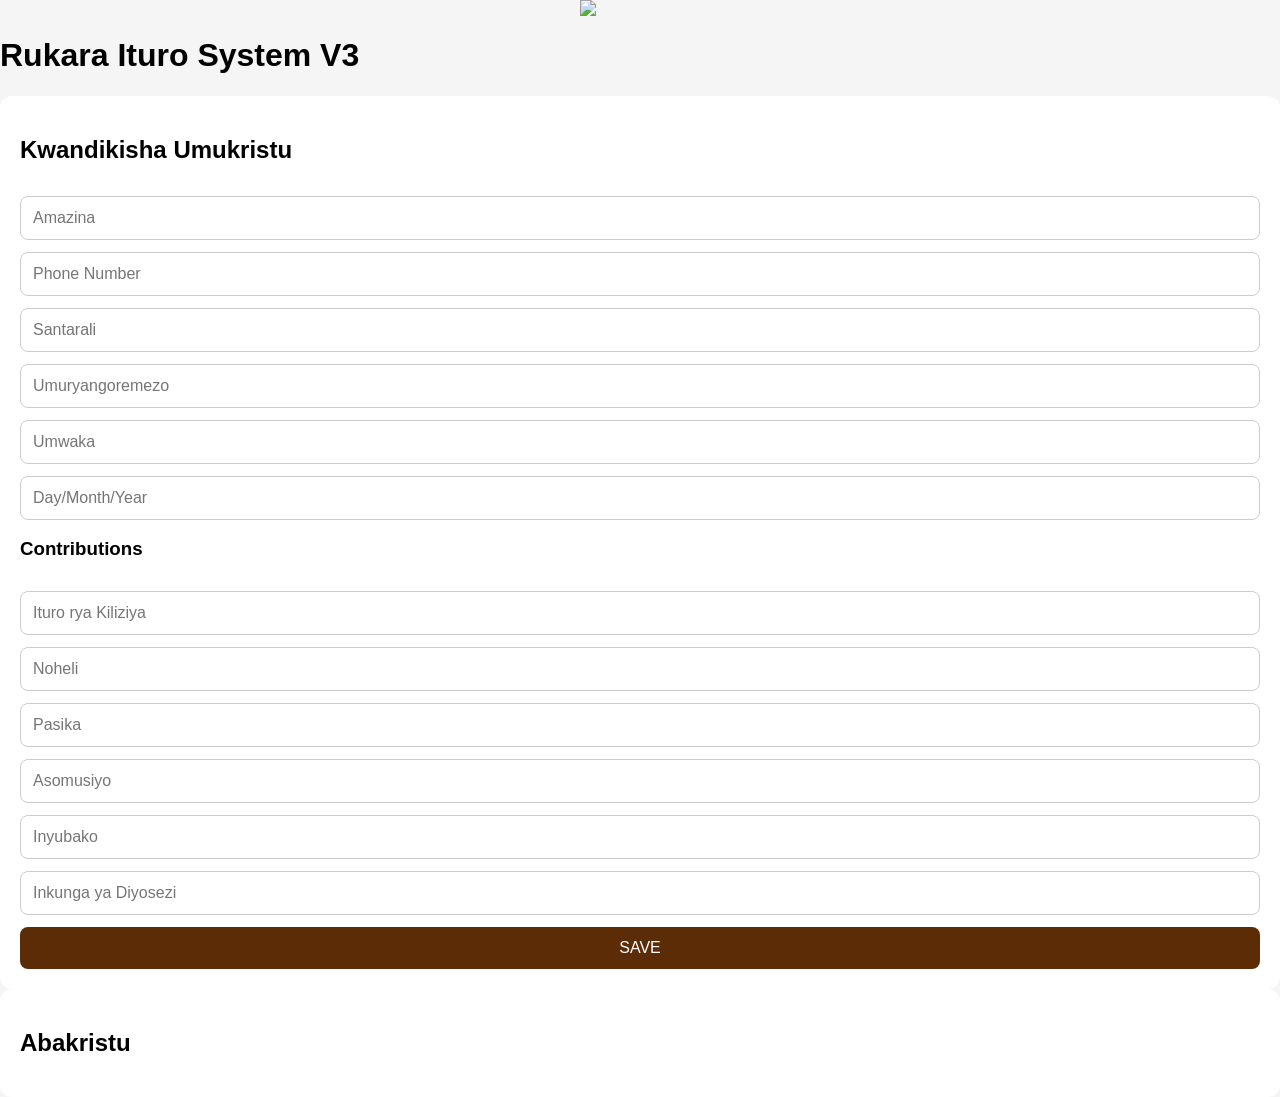
==== commit 1ef5a510: "Update dashboard.html" ====
--- a/dashboard.html
+++ b/dashboard.html
@@ -1,79 +1,74 @@
 <!DOCTYPE html>
 <html>
 <head>
-<meta charset="UTF-8">
-<meta name="viewport" content="width=device-width, initial-scale=1.0">
-<title>Dashboard</title>
-<link rel="stylesheet" href="style.css">
+  <title>Rukara Ituro Dashboard</title>
+
+  <link rel="stylesheet" href="style.css">
+
+  <script type="module" src="app.js"></script>
 </head>
+
 <body>
 
-<div class="sidebar">
+<header>
 
-<img src="logo.png" class="logo-small">
+  <img src="logo.png" class="logo">
 
-<h2>RUKARA</h2>
+  <h1>Rukara Ituro System V3</h1>
 
-<a href="dashboard.html">Home</a>
-<a href="search.html">Search</a>
-<a href="#">Reports</a>
-<a href="#" onclick="logout()">Logout</a>
+</header>
+
+<div class="container">
+
+  <div class="card">
+
+    <h2>Kwandikisha Umukristu</h2>
+
+    <input type="text" id="amazina" placeholder="Amazina">
+
+    <input type="text" id="phone" placeholder="Phone Number">
+
+    <input type="text" id="santarali" placeholder="Santarali">
+
+    <input type="text" id="umuryangoremezo" placeholder="Umuryangoremezo">
+
+    <input type="text" id="year" placeholder="Umwaka">
+
+    <input type="text" id="date" placeholder="Day/Month/Year">
+
+    <h3>Contributions</h3>
+
+    <input type="number" id="kiliziya" placeholder="Ituro rya Kiliziya">
+
+    <input type="number" id="noheli" placeholder="Noheli">
+
+    <input type="number" id="pasika" placeholder="Pasika">
+
+    <input type="number" id="asomusiyo" placeholder="Asomusiyo">
+
+    <input type="number" id="inyubako" placeholder="Inyubako">
+
+    <input type="number" id="diyosezi" placeholder="Inkunga ya Diyosezi">
+
+    <button onclick="saveChristian()">SAVE</button>
+
+  </div>
+
+  <div class="card">
+
+    <h2>Abakristu</h2>
+
+    <div id="list"></div>
+
+  </div>
 
 </div>
 
-<div class="main">
-
-<div class="topbar">
-<h1>Dashboard</h1>
-<p id="today"></p>
-</div>
-
-<div class="cards">
-<div class="card">
-<h3>Total Kiliziya</h3>
-<p id="totalKiliziya">0 Frw</p>
-</div>
-
-<div class="card">
-<h3>Total Noheli</h3>
-<p id="totalNoheli">0 Frw</p>
-</div>
-
-<div class="card">
-<h3>Total Pasika</h3>
-<p id="totalPasika">0 Frw</p>
-</div>
-</div>
-
-<div class="form-box">
-
-<h2>Kwandikisha Contribution</h2>
-
-<input type="text" id="amazina" placeholder="Amazina">
-<input type="text" id="numero" placeholder="Numero y'Umukristu">
-<input type="text" id="phone" placeholder="Phone Number (optional)">
-<input type="text" id="santarali" placeholder="Santarali">
-<input type="text" id="umuryangoremezo" placeholder="Umuryangoremezo">
-
-<input type="number" id="kiliziya" placeholder="Ituro rya Kiliziya">
-<input type="number" id="noheli" placeholder="Noheli">
-<input type="number" id="pasika" placeholder="Pasika">
-<input type="number" id="asomusiyo" placeholder="Asomusiyo">
-<input type="number" id="inyubako" placeholder="Inyubako">
-<input type="number" id="diyosezi" placeholder="Inkunga ya Diyosezi">
-
-<input type="date" id="italiki">
-<input type="number" id="umwaka" placeholder="Umwaka Contribution">
-
-<button onclick="saveMember()">Save Contribution</button>
-
-</div>
-
-<div id="members"></div>
-
-</div>
-
-<script src="app.js"></script>
+<script>
+  setTimeout(() => {
+    loadChristians();
+  }, 1000);
+</script>
 
 </body>
 </html>
--- a/style.css
+++ b/style.css
@@ -0,0 +1,98 @@
+body{
+font-family:Arial;
+margin:0;
+background:#f5f5f5;
+}
+
+.login-box,
+.search-box,
+.form-box,
+.member-file{
+background:white;
+padding:20px;
+border-radius:12px;
+max-width:700px;
+margin:30px auto;
+box-shadow:0 2px 10px rgba(0,0,0,0.1);
+}
+
+.logo{
+width:120px;
+display:block;
+margin:auto;
+}
+
+.logo-small{
+width:80px;
+display:block;
+margin:auto;
+}
+
+input,
+select,
+button{
+width:100%;
+padding:12px;
+margin-top:12px;
+border-radius:8px;
+border:1px solid #ccc;
+font-size:16px;
+box-sizing:border-box;
+}
+
+button{
+background:#5b2c06;
+color:white;
+border:none;
+}
+
+.sidebar{
+width:240px;
+background:#5b2c06;
+position:fixed;
+height:100vh;
+padding:20px;
+}
+
+.sidebar a{
+display:block;
+color:white;
+text-decoration:none;
+padding:12px;
+margin-top:10px;
+background:rgba(255,255,255,0.1);
+border-radius:8px;
+}
+
+.main{
+margin-left:260px;
+padding:20px;
+}
+
+.cards{
+display:grid;
+grid-template-columns:repeat(auto-fit,minmax(200px,1fr));
+gap:15px;
+margin-top:20px;
+}
+
+.card{
+background:white;
+padding:20px;
+border-radius:12px;
+}
+
+.result-item{
+background:white;
+padding:15px;
+margin-top:10px;
+border-radius:10px;
+cursor:pointer;
+}
+
+.contrib{
+background:#f1f1f1;
+padding:10px;
+margin-top:10px;
+border-radius:10px;
+}
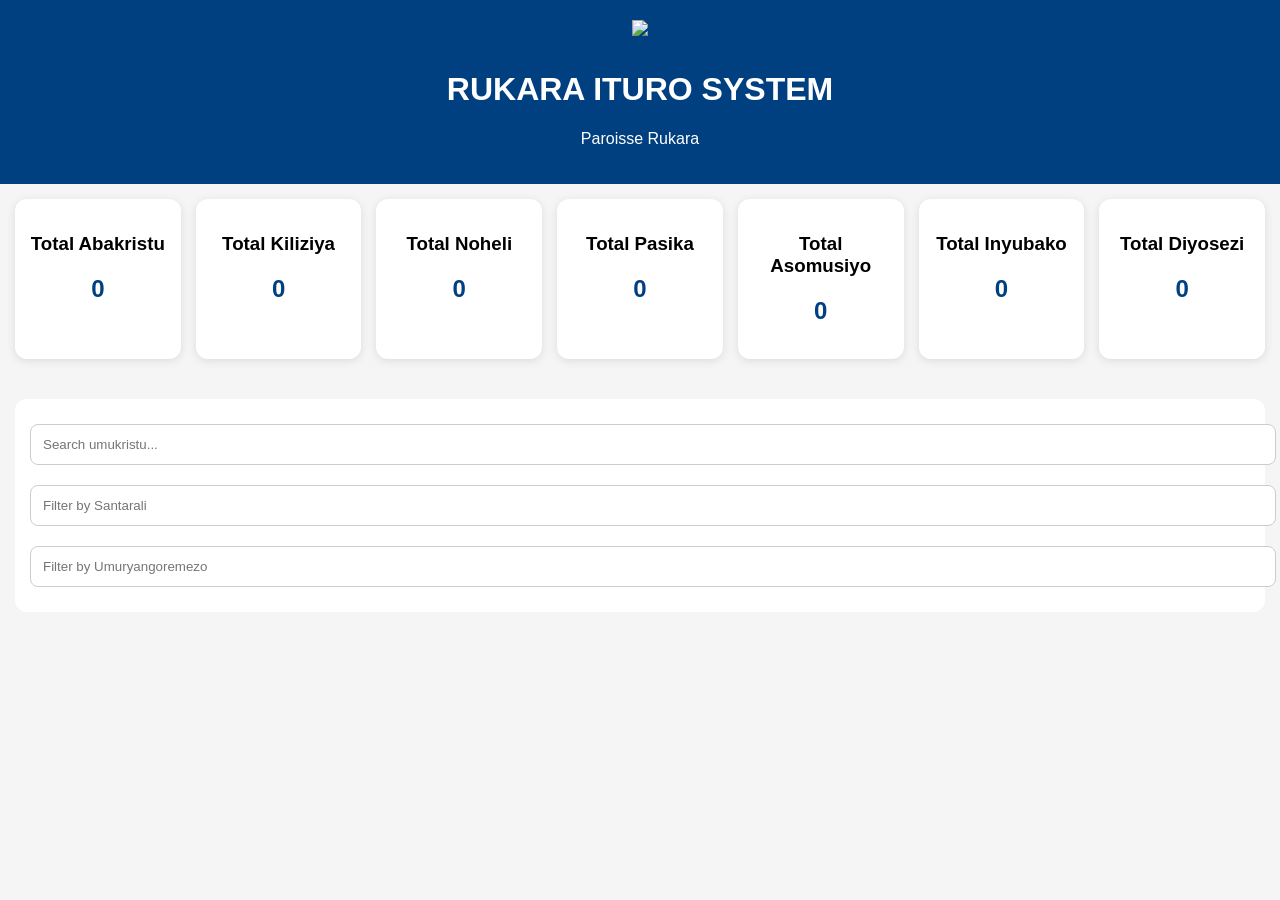
==== commit f66121db: "Update dashboard.html" ====
--- a/dashboard.html
+++ b/dashboard.html
@@ -1,74 +1,303 @@
 <!DOCTYPE html>
-<html>
+<html lang="en">
 <head>
-  <title>Rukara Ituro Dashboard</title>
-
-  <link rel="stylesheet" href="style.css">
-
-  <script type="module" src="app.js"></script>
+<meta charset="UTF-8">
+<meta name="viewport" content="width=device-width, initial-scale=1.0">
+
+<title>Dashboard - Rukara Ituro System</title>
+
+<link rel="stylesheet" href="style.css">
+
+<style>
+
+body{
+  font-family: Arial;
+  background:#f5f5f5;
+  margin:0;
+  padding:0;
+}
+
+.topbar{
+  background:#004080;
+  color:white;
+  padding:20px;
+  text-align:center;
+}
+
+.logo{
+  width:80px;
+  margin-bottom:10px;
+}
+
+.dashboard{
+  padding:15px;
+}
+
+.cards{
+  display:grid;
+  grid-template-columns:repeat(auto-fit,minmax(150px,1fr));
+  gap:15px;
+  margin-bottom:20px;
+}
+
+.card{
+  background:white;
+  border-radius:12px;
+  padding:15px;
+  box-shadow:0 2px 10px rgba(0,0,0,0.1);
+  text-align:center;
+}
+
+.card h2{
+  color:#004080;
+}
+
+.filters{
+  background:white;
+  padding:15px;
+  border-radius:12px;
+  margin-bottom:20px;
+}
+
+.filters input{
+  width:100%;
+  padding:12px;
+  margin-bottom:10px;
+  border-radius:8px;
+  border:1px solid #ccc;
+}
+
+.member{
+  background:white;
+  padding:15px;
+  border-radius:12px;
+  margin-bottom:10px;
+  box-shadow:0 2px 8px rgba(0,0,0,0.1);
+}
+
+.member button{
+  background:#004080;
+  color:white;
+  border:none;
+  padding:10px;
+  border-radius:8px;
+  width:100%;
+}
+
+</style>
+
 </head>
 
-<body>
-
-<header>
-
-  <img src="logo.png" class="logo">
-
-  <h1>Rukara Ituro System V3</h1>
-
-</header>
-
-<div class="container">
-
-  <div class="card">
-
-    <h2>Kwandikisha Umukristu</h2>
-
-    <input type="text" id="amazina" placeholder="Amazina">
-
-    <input type="text" id="phone" placeholder="Phone Number">
-
-    <input type="text" id="santarali" placeholder="Santarali">
-
-    <input type="text" id="umuryangoremezo" placeholder="Umuryangoremezo">
-
-    <input type="text" id="year" placeholder="Umwaka">
-
-    <input type="text" id="date" placeholder="Day/Month/Year">
-
-    <h3>Contributions</h3>
-
-    <input type="number" id="kiliziya" placeholder="Ituro rya Kiliziya">
-
-    <input type="number" id="noheli" placeholder="Noheli">
-
-    <input type="number" id="pasika" placeholder="Pasika">
-
-    <input type="number" id="asomusiyo" placeholder="Asomusiyo">
-
-    <input type="number" id="inyubako" placeholder="Inyubako">
-
-    <input type="number" id="diyosezi" placeholder="Inkunga ya Diyosezi">
-
-    <button onclick="saveChristian()">SAVE</button>
-
-  </div>
-
-  <div class="card">
-
-    <h2>Abakristu</h2>
-
-    <div id="list"></div>
-
-  </div>
-
-</div>
-
-<script>
-  setTimeout(() => {
-    loadChristians();
-  }, 1000);
+<body onload="loadDashboard()">
+
+<div class="topbar">
+
+<img src="logo.png" class="logo">
+
+<h1>RUKARA ITURO SYSTEM</h1>
+
+<p>Paroisse Rukara</p>
+
+</div>
+
+<div class="dashboard">
+
+<div class="cards">
+
+<div class="card">
+<h3>Total Abakristu</h3>
+<h2 id="totalMembers">0</h2>
+</div>
+
+<div class="card">
+<h3>Total Kiliziya</h3>
+<h2 id="totalKiliziya">0</h2>
+</div>
+
+<div class="card">
+<h3>Total Noheli</h3>
+<h2 id="totalNoheli">0</h2>
+</div>
+
+<div class="card">
+<h3>Total Pasika</h3>
+<h2 id="totalPasika">0</h2>
+</div>
+
+<div class="card">
+<h3>Total Asomusiyo</h3>
+<h2 id="totalAsomusiyo">0</h2>
+</div>
+
+<div class="card">
+<h3>Total Inyubako</h3>
+<h2 id="totalInyubako">0</h2>
+</div>
+
+<div class="card">
+<h3>Total Diyosezi</h3>
+<h2 id="totalDiyosezi">0</h2>
+</div>
+
+</div>
+
+<div class="filters">
+
+<input type="text" id="searchInput" placeholder="Search umukristu..." onkeyup="searchMembers()">
+
+<input type="text" id="filterSantarali" placeholder="Filter by Santarali" onkeyup="searchMembers()">
+
+<input type="text" id="filterUmuryango" placeholder="Filter by Umuryangoremezo" onkeyup="searchMembers()">
+
+</div>
+
+<div id="membersList"></div>
+
+</div>
+
+<script type="module">
+
+import { initializeApp } from "https://www.gstatic.com/firebasejs/10.12.2/firebase-app.js";
+
+import {
+getFirestore,
+collection,
+getDocs
+}
+
+from "https://www.gstatic.com/firebasejs/10.12.2/firebase-firestore.js";
+
+const firebaseConfig = {
+
+apiKey: "AIzaSyBKy8BRVEykWT0H2Ro-3yKuD8HsFyk12sk",
+
+authDomain: "rukara-ituro-system.firebaseapp.com",
+
+projectId: "rukara-ituro-system",
+
+storageBucket: "rukara-ituro-system.firebasestorage.app",
+
+messagingSenderId: "638528716738",
+
+appId: "1:638528716738:web:3e55d50d52b94006afe05b"
+
+};
+
+const app = initializeApp(firebaseConfig);
+
+const db = getFirestore(app);
+
+let allMembers = [];
+
+window.loadDashboard = async function(){
+
+const querySnapshot = await getDocs(collection(db,"abakristu"));
+
+let totalKiliziya = 0;
+let totalNoheli = 0;
+let totalPasika = 0;
+let totalAsomusiyo = 0;
+let totalInyubako = 0;
+let totalDiyosezi = 0;
+
+allMembers = [];
+
+querySnapshot.forEach((doc)=>{
+
+const data = doc.data();
+
+allMembers.push(data);
+
+totalKiliziya += data.contributions?.kiliziya || 0;
+totalNoheli += data.contributions?.noheli || 0;
+totalPasika += data.contributions?.pasika || 0;
+totalAsomusiyo += data.contributions?.asomusiyo || 0;
+totalInyubako += data.contributions?.inyubako || 0;
+totalDiyosezi += data.contributions?.diyosezi || 0;
+
+});
+
+document.getElementById("totalMembers").innerHTML = allMembers.length;
+
+document.getElementById("totalKiliziya").innerHTML = totalKiliziya;
+
+document.getElementById("totalNoheli").innerHTML = totalNoheli;
+
+document.getElementById("totalPasika").innerHTML = totalPasika;
+
+document.getElementById("totalAsomusiyo").innerHTML = totalAsomusiyo;
+
+document.getElementById("totalInyubako").innerHTML = totalInyubako;
+
+document.getElementById("totalDiyosezi").innerHTML = totalDiyosezi;
+
+showMembers(allMembers);
+
+}
+
+function showMembers(members){
+
+let output = "";
+
+members.forEach((member)=>{
+
+output += `
+
+<div class="member">
+
+<h3>${member.amazina}</h3>
+
+<p><b>Santarali:</b> ${member.santarali}</p>
+
+<p><b>Umuryangoremezo:</b> ${member.umuryangoremezo}</p>
+
+<p><b>Phone:</b> ${member.phone || "-"}</p>
+
+<p><b>Umwaka:</b> ${member.umwaka}</p>
+
+<p><b>Italiki:</b> ${member.italiki}</p>
+
+<button>
+Open File
+</button>
+
+</div>
+
+`;
+
+});
+
+document.getElementById("membersList").innerHTML = output;
+
+}
+
+window.searchMembers = function(){
+
+const search = document.getElementById("searchInput").value.toLowerCase();
+
+const santarali = document.getElementById("filterSantarali").value.toLowerCase();
+
+const umuryango = document.getElementById("filterUmuryango").value.toLowerCase();
+
+const filtered = allMembers.filter(member =>
+
+(member.amazina || "").toLowerCase().includes(search)
+
+&&
+
+(member.santarali || "").toLowerCase().includes(santarali)
+
+&&
+
+(member.umuryangoremezo || "").toLowerCase().includes(umuryango)
+
+);
+
+showMembers(filtered);
+
+}
+
 </script>
 
 </body>
-</html>
+                         </html>
--- a/style.css
+++ b/style.css
@@ -1,98 +1,48 @@
 body{
-font-family:Arial;
-margin:0;
-background:#f5f5f5;
+  font-family: Arial;
+  margin:0;
+  background:#f5f5f5;
 }
 
-.login-box,
-.search-box,
-.form-box,
-.member-file{
-background:white;
-padding:20px;
-border-radius:12px;
-max-width:700px;
-margin:30px auto;
-box-shadow:0 2px 10px rgba(0,0,0,0.1);
+header{
+  background:#1565c0;
+  color:white;
+  padding:20px;
+  text-align:center;
 }
 
 .logo{
-width:120px;
-display:block;
-margin:auto;
+  width:90px;
 }
 
-.logo-small{
-width:80px;
-display:block;
-margin:auto;
+.container{
+  padding:20px;
 }
 
-input,
-select,
-button{
-width:100%;
-padding:12px;
-margin-top:12px;
-border-radius:8px;
-border:1px solid #ccc;
-font-size:16px;
-box-sizing:border-box;
+.card{
+  background:white;
+  padding:20px;
+  margin-bottom:20px;
+  border-radius:10px;
+}
+
+input{
+  width:100%;
+  padding:12px;
+  margin-top:10px;
 }
 
 button{
-background:#5b2c06;
-color:white;
-border:none;
+  background:red;
+  color:white;
+  border:none;
+  padding:12px 20px;
+  margin-top:15px;
 }
 
-.sidebar{
-width:240px;
-background:#5b2c06;
-position:fixed;
-height:100vh;
-padding:20px;
-}
-
-.sidebar a{
-display:block;
-color:white;
-text-decoration:none;
-padding:12px;
-margin-top:10px;
-background:rgba(255,255,255,0.1);
-border-radius:8px;
-}
-
-.main{
-margin-left:260px;
-padding:20px;
-}
-
-.cards{
-display:grid;
-grid-template-columns:repeat(auto-fit,minmax(200px,1fr));
-gap:15px;
-margin-top:20px;
-}
-
-.card{
-background:white;
-padding:20px;
-border-radius:12px;
-}
-
-.result-item{
-background:white;
-padding:15px;
-margin-top:10px;
-border-radius:10px;
-cursor:pointer;
-}
-
-.contrib{
-background:#f1f1f1;
-padding:10px;
-margin-top:10px;
-border-radius:10px;
-}
+.member-card{
+  background:#fafafa;
+  padding:15px;
+  margin-top:15px;
+  border-radius:10px;
+  }
